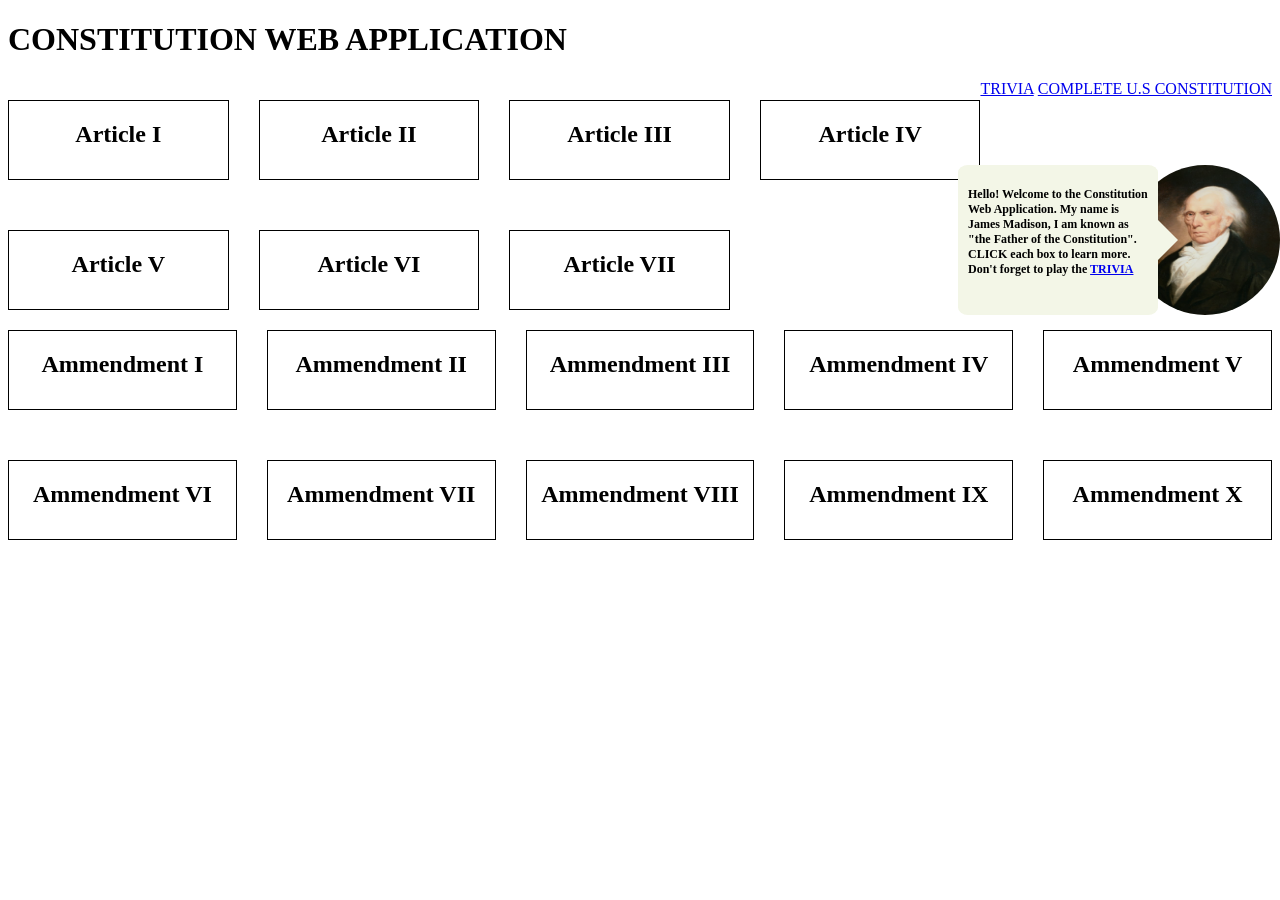
==== home.html @ af2480ec "initial commit for lab 2 - home page articles and ammendment boxes, and css" ====
<!DOCTYPE html>
<html lang="en" dir="ltr">

<head>
  <meta charset="utf-8">
  <title>Constitution Web Application</title>
  <link rel="stylesheet" href="styles/styles.css">
</head>

<body>
  <main>
    <header>
        <h1>CONSTITUTION WEB APPLICATION</h1>

    </header>

    <nav role = "navigation" class= "links">
      <a href="#">TRIVIA</a>
      <a href="#">COMPLETE U.S CONSTITUTION</a>
    </nav>

    <aside class="jm">
      <img class = "jm_pic" src="images/james_madison_portrait.jpg" alt="James Madison ">
    </aside>

    <aside class="thought_bubble">
      <h3 class = "thought_text">Hello! Welcome to the Constitution Web Application. My name is James Madison, I am known as "the Father of the Constitution". CLICK each box to learn more. Don't forget to play the <a href="#">TRIVIA</a></h3>


    </aside>

    <section class = "container">

      <article class="article">
        <h2>Article I</h2>

      </article>

      <article class="article">
        <h2>Article II</h2>
      </article>

      <article class="article">
        <h2>Article III</h2>
      </article>


      <article class="article">
        <h2>Article IV</h2>
      </article>

      <article class="article">
        <h2>Article V</h2>
      </article>

      <article class="article">
        <h2>Article VI</h2>
      </article>

      <article class="article">
        <h2>Article VII</h2>
      </article>



    </section>



    <section class = "container_two">
      <article class="ammendment">
        <h2>Ammendment I</h2>
      </article>
      <article class="ammendment">
        <h2>Ammendment II</h2>
      </article>
      <article class="ammendment">
        <h2>Ammendment III</h2>
      </article>
      <article class="ammendment">
        <h2>Ammendment IV</h2>
      </article>
      <article class="ammendment">
        <h2>Ammendment V</h2>
      </article>
      <article class="ammendment">
        <h2>Ammendment VI</h2>
      </article>
      <article class="ammendment">
        <h2>Ammendment VII</h2>
      </article>
      <article class="ammendment">
        <h2>Ammendment VIII</h2>
      </article>
      <article class="ammendment">
        <h2>Ammendment IX</h2>
      </article>
      <article class="ammendment">
        <h2>Ammendment X</h2>
      </article>
    </section>


  </main>

  <footer></footer>
</body>

</html>
---- styles/styles.css ----
main{
font-family: 'Coming Soon', cursive;
}




.links{
  float: right;
  bottom: 20px;
}

.container{
  display: grid;
  grid-template-columns: repeat(auto-fill, minmax(200px,1fr));
  grid-auto-rows: minmax(100px, auto);
  grid-gap: 30px;
  margin-top: 5px;

}
.article{
  border: 1px solid;
  text-align: center;
  margin-top: 20px;
  top: 20px;
}
.article:hover{
  box-shadow: 0 2px 5px 0 rgba(0, 0, 0, 0.16), 0 2px 10px 0 rgba(0, 0, 0, 0.12);
}

.container_two{
  display: grid;
  grid-template-columns: repeat(auto-fill, minmax(200px,1fr));
  grid-auto-rows: minmax(100px, auto);
  grid-gap: 30px;

}

.ammendment:hover{
  box-shadow: 0 2px 5px 0 rgba(0, 0, 0, 0.16), 0 2px 10px 0 rgba(0, 0, 0, 0.12);
}
.ammendment{
  border: 1px solid;
  text-align: center;
  margin-top: 20px;
  top: 100px;
}
.jm_pic{
  position: absolute;
  right: 0px;
  height: 150px;
  width: 150px;
  top: 165px;
  animation-name: slideleft;
  animation-duration: 5s;
  border-radius: 50%;



}


.thought_bubble{

  margin-left: 950px;
  top: 165px;
  width: 200px;
  height: 150px;
  position: absolute;
  animation: slideleft;
  animation-duration: 5s;
  border-radius: 5%;
  background-color: #f3f6e7;






}
.thought_bubble:after {
  content: '';
	position: absolute;
	right: 0;
	top: 50%;
	width: 0;
	height: 0;
	border: 20px solid transparent;
	border-left-color: #f3f6e7;
	border-right: 0;
	margin-top: -20px;
	margin-right: -20px;
}






.thought_text{
  font-size: 12px;

  padding-left: 10px;
  padding-top: 10px;
  padding-right: 10px;
}



@keyframes slideleft{
  from{transform:translateX(40px)}
  to{transform: translateX(-100px)}

}
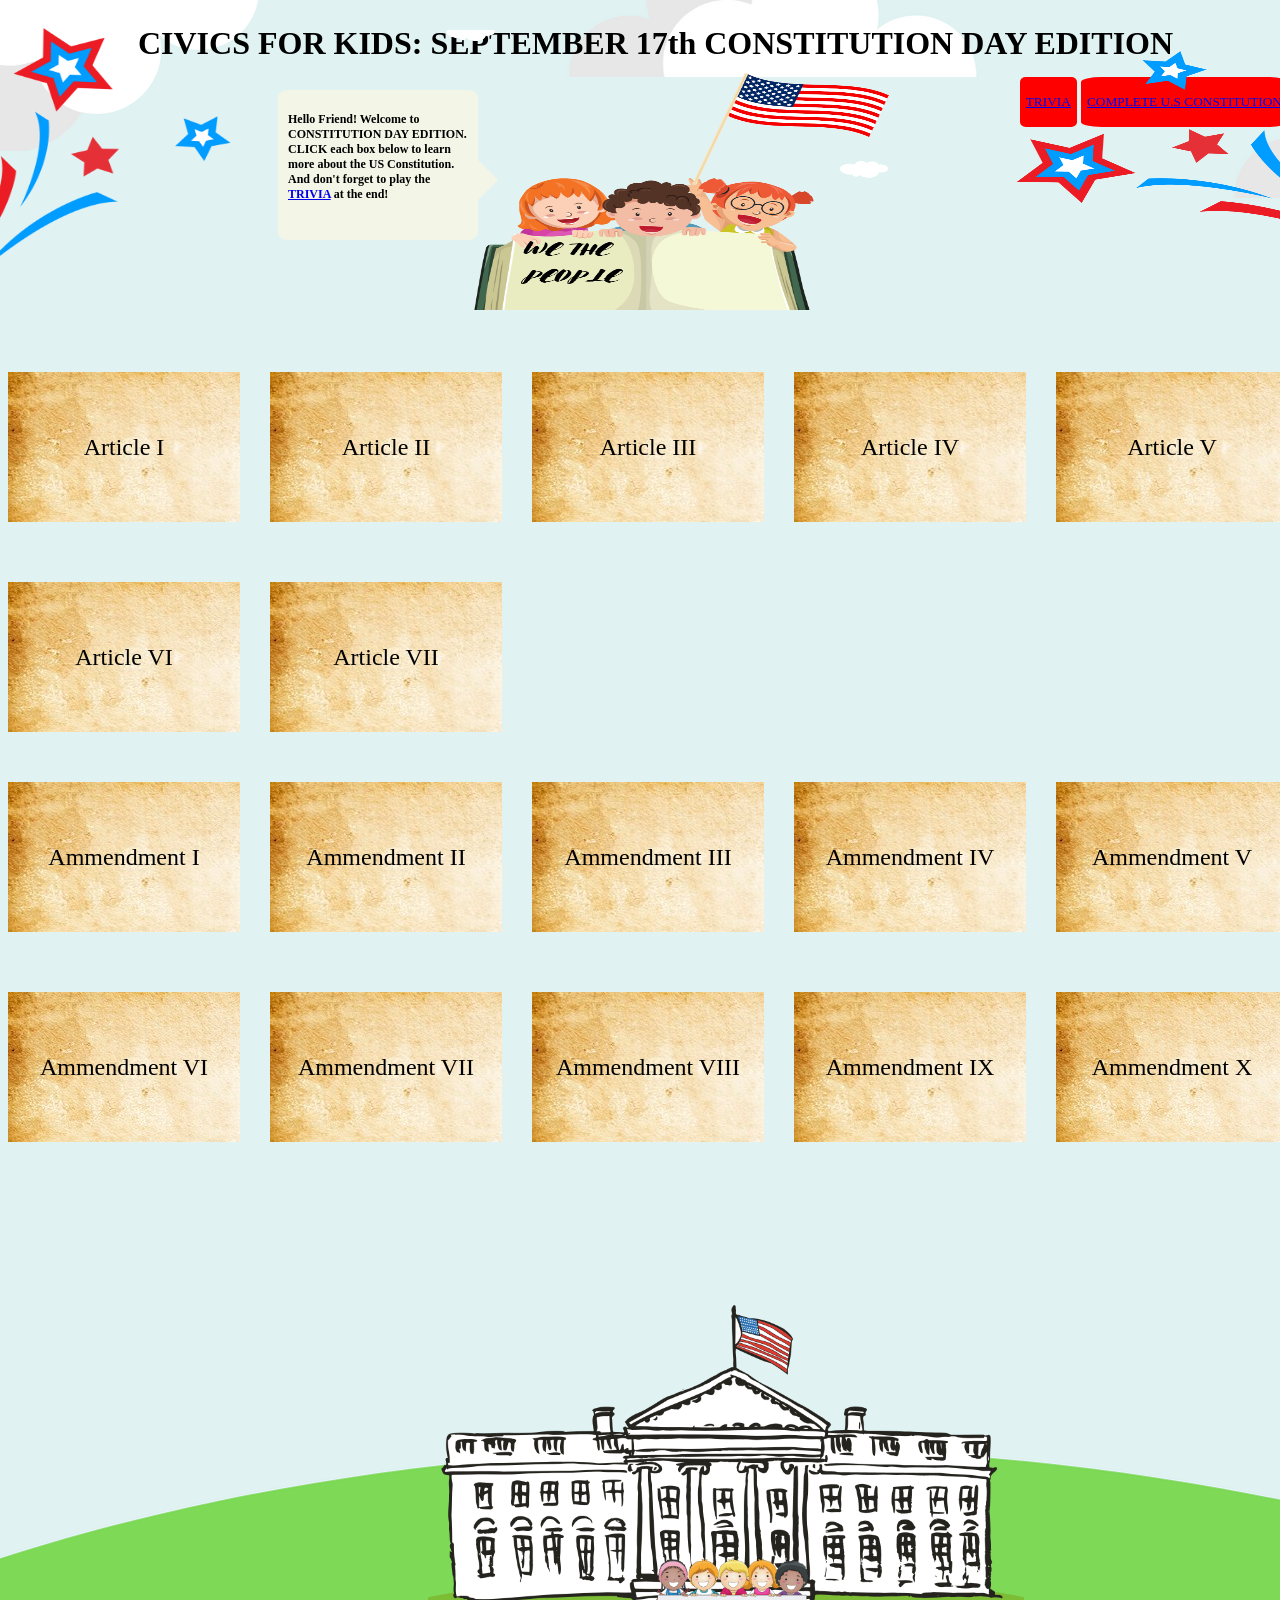
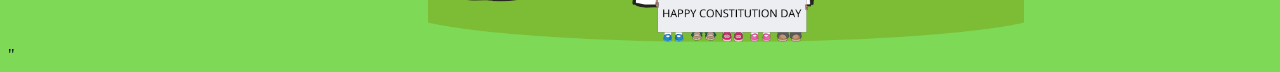
==== commit 6c400df1: "Home page" ====
--- a/home.html
+++ b/home.html
@@ -7,58 +7,94 @@
   <link rel="stylesheet" href="styles/styles.css">
 </head>
 
-<body>
+<body >
+
+
+
+
   <main>
+
+
     <header>
-        <h1>CONSTITUTION WEB APPLICATION</h1>
+        <h1>CIVICS FOR KIDS: SEPTEMBER 17th CONSTITUTION DAY EDITION</h1>
+
 
     </header>
 
     <nav role = "navigation" class= "links">
-      <a href="#">TRIVIA</a>
-      <a href="#">COMPLETE U.S CONSTITUTION</a>
+      <button type="button" name="button" class = "button"><a href="#">TRIVIA</a></button>
+      <button type="button" name="button" class = "button"><a href="#">COMPLETE U.S CONSTITUTION</a></button>
     </nav>
 
-    <aside class="jm">
+  <!-- <aside class="jm">
       <img class = "jm_pic" src="images/james_madison_portrait.jpg" alt="James Madison ">
-    </aside>
+    </aside> -->
+
+
 
     <aside class="thought_bubble">
-      <h3 class = "thought_text">Hello! Welcome to the Constitution Web Application. My name is James Madison, I am known as "the Father of the Constitution". CLICK each box to learn more. Don't forget to play the <a href="#">TRIVIA</a></h3>
+      <h3 class = "thought_text">Hello Friend! Welcome to CONSTITUTION DAY EDITION. CLICK each box below to learn more about the US Constitution. And don't forget to play the <a href="#">TRIVIA</a> at the end!</h3>
 
 
     </aside>
 
+    <figure class="kids">
+      <img class = "kids_pic" src="images/children.PNG" alt="Kids with Constitution and Flag">
+    </figure>
+
+    <figure>
+      <img class = "stars" src="images/stars.png" alt="stars">
+    </figure>
+
+
+    <figure>
+      <img class = "stars_rotate" src="images/stars_rotate.png" alt="rotated stars">
+    </figure>
+
+
+
+
+
+
     <section class = "container">
 
       <article class="article">
-        <h2>Article I</h2>
+        <button class = "collapse">Article I</button>
+        <p class = "content">insert text</p>
+
+
 
       </article>
 
       <article class="article">
-        <h2>Article II</h2>
+        <button class = "collapse">Article II</button>
+        <p class = "content">insert text</p>
       </article>
 
       <article class="article">
-        <h2>Article III</h2>
+        <button class = "collapse">Article III</button>
+        <p class = "content">insert text</p>
       </article>
 
 
       <article class="article">
-        <h2>Article IV</h2>
+        <button class = "collapse">Article IV</button>
+        <p class = "content">insert text</p>
       </article>
 
       <article class="article">
-        <h2>Article V</h2>
+        <button class = "collapse">Article V</button>
+        <p class = "content">insert text</p>
       </article>
 
       <article class="article">
-        <h2>Article VI</h2>
+        <button class= "collapse">Article VI</button>
+        <p class = "content">insert text</p>
       </article>
 
       <article class="article">
-        <h2>Article VII</h2>
+        <button class = "collapse">Article VII</button>
+        <p class = "content">insert text</p>
       </article>
 
 
@@ -69,41 +105,60 @@
 
     <section class = "container_two">
       <article class="ammendment">
-        <h2>Ammendment I</h2>
+        <button class = "collapse">Ammendment I</button>
+          <p class = "content">insert text</p>
       </article>
       <article class="ammendment">
-        <h2>Ammendment II</h2>
+        <button class = "collapse">Ammendment II</button>
+          <p class = "content">insert text</p>
       </article>
       <article class="ammendment">
-        <h2>Ammendment III</h2>
+        <button class = "collapse">Ammendment III</button>
+          <p class = "content">insert text</p>
       </article>
       <article class="ammendment">
-        <h2>Ammendment IV</h2>
+        <button class = "collapse">Ammendment IV</button>
+          <p class = "content">insert text</p>
       </article>
       <article class="ammendment">
-        <h2>Ammendment V</h2>
+        <button class = "collapse">Ammendment V</button>
+          <p class = "content">insert text</p>
       </article>
       <article class="ammendment">
-        <h2>Ammendment VI</h2>
+        <button class = "collapse">Ammendment VI</button>
+          <p class = "content">insert text</p>
       </article>
       <article class="ammendment">
-        <h2>Ammendment VII</h2>
+        <button class = "collapse">Ammendment VII</button>
+          <p class = "content">insert text</p>
       </article>
       <article class="ammendment">
-        <h2>Ammendment VIII</h2>
+        <button class = "collapse">Ammendment VIII</button>
+          <p class = "content">insert text</p>
       </article>
       <article class="ammendment">
-        <h2>Ammendment IX</h2>
+        <button class = "collapse">Ammendment IX</button>
+          <p class = "content">insert text</p>
       </article>
       <article class="ammendment">
-        <h2>Ammendment X</h2>
+        <button class = "collapse">Ammendment X</button>
+          <p class = "content">insert text</p>
       </article>
     </section>
 
 
   </main>
 
-  <footer></footer>
+  <footer>
+
+    <img class = "footer_img" src="images/footer.png" alt="">
+
+  </footer>
+
+
+  <script src = "script.js"></script>"
+
+
 </body>
 
 </html>
--- a/styles/styles.css
+++ b/styles/styles.css
@@ -1,5 +1,19 @@
+body{
+  background-image: url('../images/sky.png');
+  height: 100%;
+  width: 100%;
+}
+
 main{
 font-family: 'Coming Soon', cursive;
+}
+
+
+h1{
+  text-align: center;
+  margin-bottom: 15px;
+  margin-top: 25px;
+  margin-left: 15px;
 }
 
 
@@ -15,16 +29,33 @@
   grid-template-columns: repeat(auto-fill, minmax(200px,1fr));
   grid-auto-rows: minmax(100px, auto);
   grid-gap: 30px;
-  margin-top: 5px;
+  margin-top: 280px;
 
 }
-.article{
-  border: 1px solid;
+.collapse{
+  margin-top: 30px;
+  padding: 18px;
+  width: 100%;
+  border: none;
   text-align: center;
-  margin-top: 20px;
-  top: 20px;
+  outline: none;
+  font-size: 15px;
+  background: url('../images/background.jpg') no-repeat;
+  height: 150px;
+  font-family: 'Coming Soon', cursive;
+  font-size: 24px;
 }
-.article:hover{
+
+.content{
+  padding: 0 18px;
+  margin-top: 0px;
+display: none;
+overflow: hidden;
+background-color: #f1f1f1;
+ height: 200px;
+}
+
+.active, .button:hover{
   box-shadow: 0 2px 5px 0 rgba(0, 0, 0, 0.16), 0 2px 10px 0 rgba(0, 0, 0, 0.12);
 }
 
@@ -33,24 +64,17 @@
   grid-template-columns: repeat(auto-fill, minmax(200px,1fr));
   grid-auto-rows: minmax(100px, auto);
   grid-gap: 30px;
+  margin-top: 20px;
 
 }
 
-.ammendment:hover{
-  box-shadow: 0 2px 5px 0 rgba(0, 0, 0, 0.16), 0 2px 10px 0 rgba(0, 0, 0, 0.12);
-}
-.ammendment{
-  border: 1px solid;
-  text-align: center;
-  margin-top: 20px;
-  top: 100px;
-}
+
 .jm_pic{
   position: absolute;
   right: 0px;
-  height: 150px;
-  width: 150px;
-  top: 165px;
+  height: 200px;
+  width: 200px;
+  top: 450px;
   animation-name: slideleft;
   animation-duration: 5s;
   border-radius: 50%;
@@ -62,12 +86,12 @@
 
 .thought_bubble{
 
-  margin-left: 950px;
-  top: 165px;
+  margin-left: 270px;
+  top: 90px;
   width: 200px;
   height: 150px;
   position: absolute;
-  animation: slideleft;
+  /*animation: slideleft;*/
   animation-duration: 5s;
   border-radius: 5%;
   background-color: #f3f6e7;
@@ -85,7 +109,7 @@
 	top: 50%;
 	width: 0;
 	height: 0;
-	border: 20px solid transparent;
+	border: 35px solid transparent;
 	border-left-color: #f3f6e7;
 	border-right: 0;
 	margin-top: -20px;
@@ -105,6 +129,49 @@
   padding-right: 10px;
 }
 
+.kids_pic{
+  height: 280px;
+  width: 500px;
+  position: absolute;
+  right: 385px;
+  top: 30px;
+
+
+
+}
+
+.stars{
+  height: 280px;
+  width: 400px;
+  position: absolute;
+  top: 20px;
+  right: 1005px;
+}
+
+.stars_rotate{
+  height: 280px;
+  width: 400px;
+  position: absolute;
+  top: 20px;
+  left: 1005px;
+}
+
+
+.button{
+  background-color: red;
+  border-radius: 10%;
+  border:none;
+  height: 50px;
+  display: inline-block;
+  font-family: 'Coming Soon', cursive;
+
+}
+
+.footer_img{
+  height: 500px;
+  margin-left: 420px;
+}
+
 
 
 @keyframes slideleft{
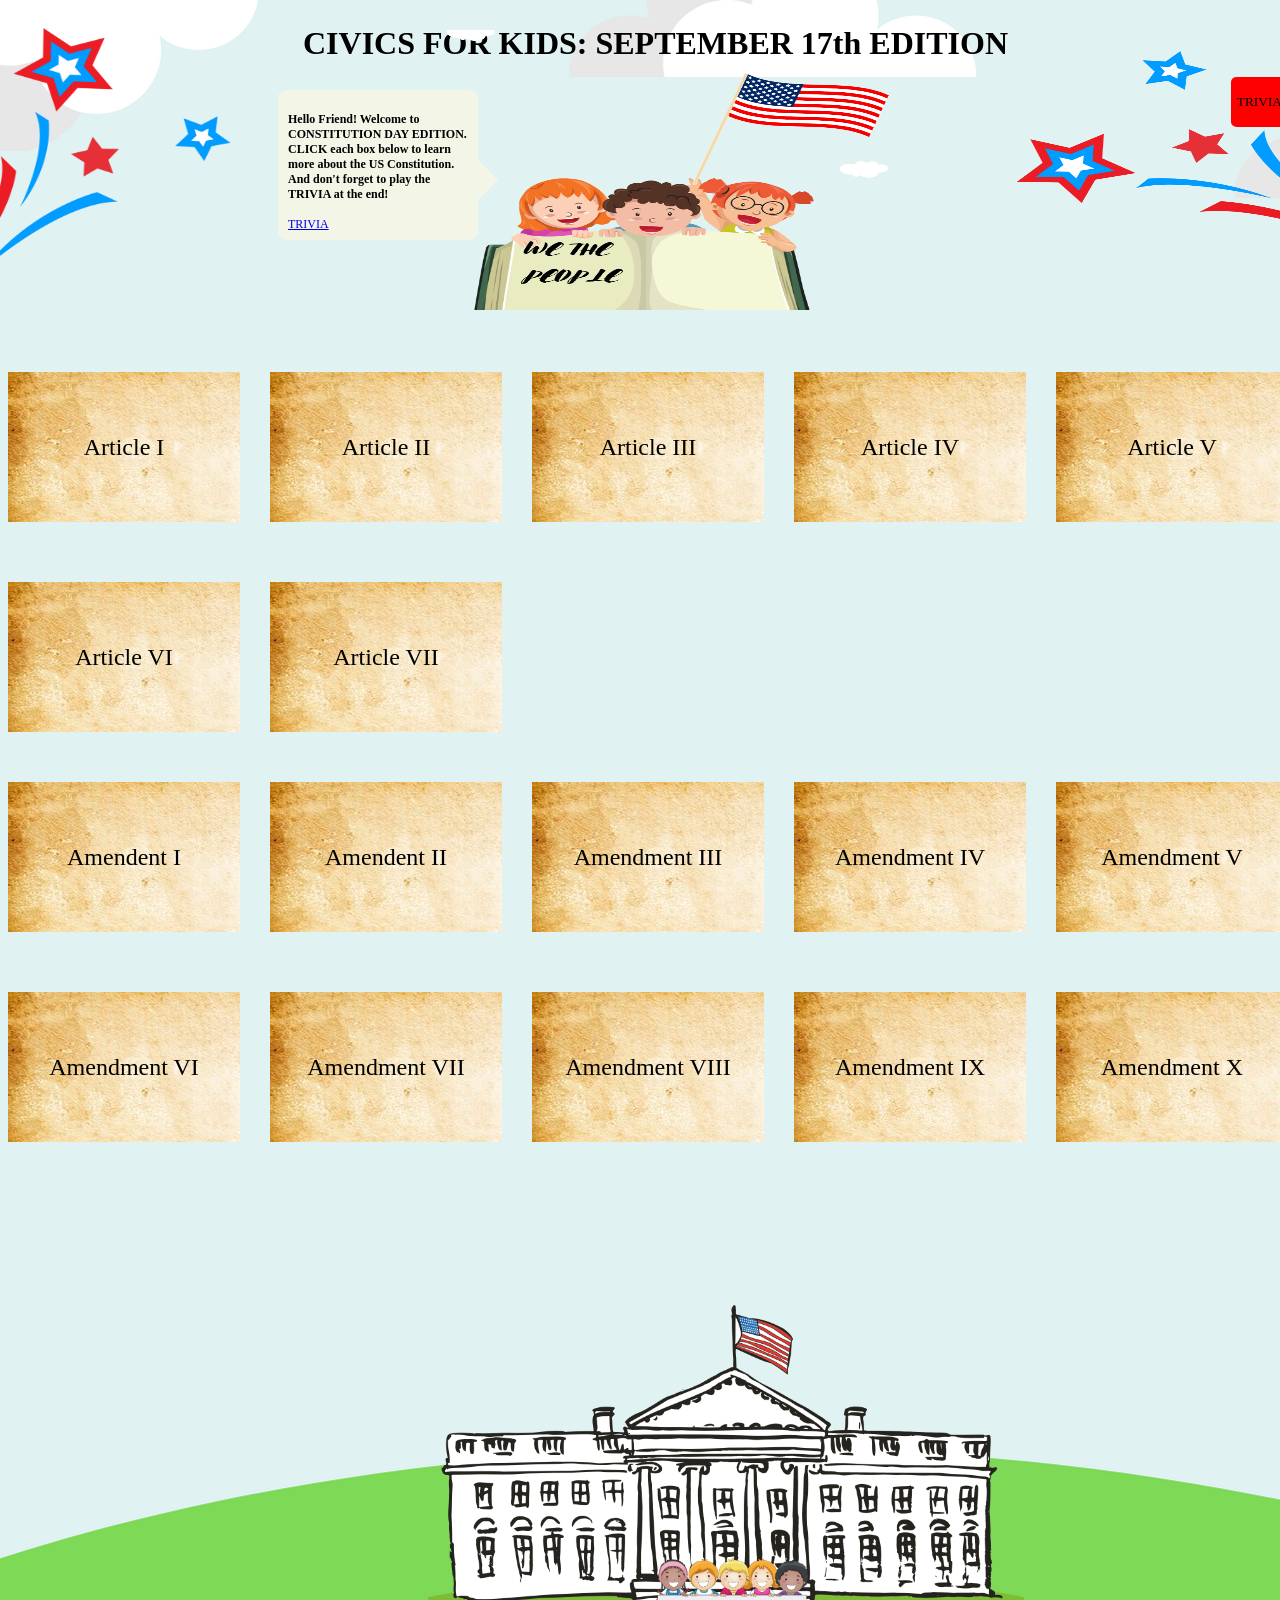
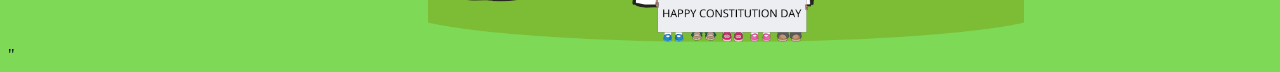
==== commit ce936f02: "warning need to be fixed" ====
--- a/home.html
+++ b/home.html
@@ -1,164 +1,291 @@
-<!DOCTYPE html>
-<html lang="en" dir="ltr">
-
-<head>
-  <meta charset="utf-8">
-  <title>Constitution Web Application</title>
-  <link rel="stylesheet" href="styles/styles.css">
-</head>
-
-<body >
-
-
-
-
-  <main>
-
-
-    <header>
-        <h1>CIVICS FOR KIDS: SEPTEMBER 17th CONSTITUTION DAY EDITION</h1>
-
-
-    </header>
-
-    <nav role = "navigation" class= "links">
-      <button type="button" name="button" class = "button"><a href="#">TRIVIA</a></button>
-      <button type="button" name="button" class = "button"><a href="#">COMPLETE U.S CONSTITUTION</a></button>
-    </nav>
-
-  <!-- <aside class="jm">
-      <img class = "jm_pic" src="images/james_madison_portrait.jpg" alt="James Madison ">
-    </aside> -->
-
-
-
-    <aside class="thought_bubble">
-      <h3 class = "thought_text">Hello Friend! Welcome to CONSTITUTION DAY EDITION. CLICK each box below to learn more about the US Constitution. And don't forget to play the <a href="#">TRIVIA</a> at the end!</h3>
-
-
-    </aside>
-
-    <figure class="kids">
-      <img class = "kids_pic" src="images/children.PNG" alt="Kids with Constitution and Flag">
-    </figure>
-
-    <figure>
-      <img class = "stars" src="images/stars.png" alt="stars">
-    </figure>
-
-
-    <figure>
-      <img class = "stars_rotate" src="images/stars_rotate.png" alt="rotated stars">
-    </figure>
-
-
-
-
-
-
-    <section class = "container">
-
-      <article class="article">
-        <button class = "collapse">Article I</button>
-        <p class = "content">insert text</p>
-
-
-
-      </article>
-
-      <article class="article">
-        <button class = "collapse">Article II</button>
-        <p class = "content">insert text</p>
-      </article>
-
-      <article class="article">
-        <button class = "collapse">Article III</button>
-        <p class = "content">insert text</p>
-      </article>
-
-
-      <article class="article">
-        <button class = "collapse">Article IV</button>
-        <p class = "content">insert text</p>
-      </article>
-
-      <article class="article">
-        <button class = "collapse">Article V</button>
-        <p class = "content">insert text</p>
-      </article>
-
-      <article class="article">
-        <button class= "collapse">Article VI</button>
-        <p class = "content">insert text</p>
-      </article>
-
-      <article class="article">
-        <button class = "collapse">Article VII</button>
-        <p class = "content">insert text</p>
-      </article>
-
-
-
-    </section>
-
-
-
-    <section class = "container_two">
-      <article class="ammendment">
-        <button class = "collapse">Ammendment I</button>
-          <p class = "content">insert text</p>
-      </article>
-      <article class="ammendment">
-        <button class = "collapse">Ammendment II</button>
-          <p class = "content">insert text</p>
-      </article>
-      <article class="ammendment">
-        <button class = "collapse">Ammendment III</button>
-          <p class = "content">insert text</p>
-      </article>
-      <article class="ammendment">
-        <button class = "collapse">Ammendment IV</button>
-          <p class = "content">insert text</p>
-      </article>
-      <article class="ammendment">
-        <button class = "collapse">Ammendment V</button>
-          <p class = "content">insert text</p>
-      </article>
-      <article class="ammendment">
-        <button class = "collapse">Ammendment VI</button>
-          <p class = "content">insert text</p>
-      </article>
-      <article class="ammendment">
-        <button class = "collapse">Ammendment VII</button>
-          <p class = "content">insert text</p>
-      </article>
-      <article class="ammendment">
-        <button class = "collapse">Ammendment VIII</button>
-          <p class = "content">insert text</p>
-      </article>
-      <article class="ammendment">
-        <button class = "collapse">Ammendment IX</button>
-          <p class = "content">insert text</p>
-      </article>
-      <article class="ammendment">
-        <button class = "collapse">Ammendment X</button>
-          <p class = "content">insert text</p>
-      </article>
-    </section>
-
-
-  </main>
-
-  <footer>
-
-    <img class = "footer_img" src="images/footer.png" alt="">
-
-  </footer>
-
-
-  <script src = "script.js"></script>"
-
-
-</body>
-
-</html>
+<!DOCTYPE html>
+<html lang="en" dir="ltr">
+
+<head>
+  <meta charset="utf-8">
+  <title>Constitution Day For Kids </title>
+  <link rel="stylesheet" href="styles/styles.css">
+</head>
+
+<body >
+
+
+
+
+  <main>
+
+
+    <header>
+        <h1>CIVICS FOR KIDS: SEPTEMBER 17th EDITION</h1>
+
+
+    </header>
+
+    <nav  class= "links">
+      <form action="trivia.html">
+        <input class = "button" type="submit" value="TRIVIA" />
+    </form>
+    </nav>
+
+  <!-- <aside class="jm">
+      <img class = "jm_pic" src="images/james_madison_portrait.jpg" alt="James Madison ">
+    </aside> -->
+
+
+
+    <aside class="thought_bubble">
+      <h3 class = "thought_text">Hello Friend! Welcome to CONSTITUTION DAY EDITION. CLICK each box below to learn more about the US Constitution. And don't forget to play the TRIVIA at the end!</h3> 
+      <a class = "thought_text" href="trivia.html">TRIVIA</a>
+
+
+    </aside>
+
+    <figure class="kids">
+      <img class = "kids_pic" src="images/children.PNG" alt="Kids with Constitution and Flag">
+    </figure>
+
+    <figure>
+      <img class = "stars" src="images/stars.png" alt="stars">
+    </figure>
+
+
+    <figure>
+      <img class = "stars_rotate" src="images/stars_rotate.png" alt="rotated stars">
+    </figure> 
+
+
+
+
+
+
+    <section class = "container">
+
+      <section class="article">
+        <button class = "collapse">Article I</button>
+        <section class = "content">
+        <p>Ever wonder who writes the laws we live by? The legislative branch!  Congress, which has Senate and House of Representatives are part of this. </p>
+        <img class = "image-media" src="images/capitol.PNG" alt="capitol">
+        <form action="fulltext.html">
+          <input class = "learn_more" type="submit" value="Go to Complete Text" />
+      </form>
+        </section >
+  
+
+  </section >
+
+      <section class="article">
+        <button class = "collapse">Article II</button>
+        <section class = "content">
+        <p>Wait so the President doesn't make laws? Nope! Article II says the President is part of the executive branch. The President's job is just to make sure the laws are carried out.</p>
+        <img class = "image-media" src="images/president.png" alt="president">
+        
+        <form action="fulltext.html">
+          <input class = "learn_more" type="submit" value="Go to Complete Text" />
+      </form>
+    </section>
+  </section>
+
+      <section class="article">
+
+        <button class = "collapse">Article III</button>
+        <section class = "content">
+          <p>Article III is all about the Supreme Court. The Supreme Court is the most powerful court, and they promise fairness and equality.</p>
+          <img class ="court" src="images/court.png" alt="court ">
+          <form action="fulltext.html">
+            <input class = "learn_more" type="submit" value="Go to Complete Text" />
+        </form>
+      </section>
+    </section>
+
+
+      <section class="article">
+        <button class = "collapse">Article IV</button>
+        <section class = "content">
+        <p >So, you might be thinking - "What about my state?" Well, that's where Article IV comes in - the federal government takes care of states and states take care of each other - the UNITED states!</p>
+        <img class ="states" src="images/states.png" alt="states">
+        <form action="fulltext.html">
+          <input class = "learn_more" type="submit" value="Go to Complete Text" />
+      </form>
+        
+    </section>
+  </section>
+
+   
+      <section class="article">
+        <button class = "collapse">Article V</button>
+        <section class="content">
+        <p >If you want to add more amendments to the constitution, you can! (if you get two-thirds of the vote of course) </p>
+        <img class ="image-media" src="images/article_five.png" alt="article five">
+        <form action="fulltext.html">
+          <input class = "learn_more" type="submit" value="Go to Complete Text" />
+      </form>
+    </section>
+  </section>
+
+
+      <section class="article">
+
+        <button class= "collapse">Article VI</button>
+        <section class = "content">
+        <p>Article VI basically says that the constitution is THE law of the land! It makes sure that we support it and help our government when they are in need, for example if there is a national debt.  </p>
+         <img class = "image-media" src="images/oath.png" alt="oath">
+         <form action="fulltext.html">
+          <input class = "learn_more" type="submit" value="Go to Complete Text" />
+      </form>
+    </section>
+  </section>
+
+      <section class="article">
+        <button class = "collapse">Article VII</button>
+        <section class = "content">
+          <p>How do states adopt the constitution? In Article VII, if 9 states approve, then the constitution applies for those states! </p>
+         <img class = "image-media" src="images/article_seven.png" alt="oath">
+         <form action="fulltext.html">
+          <input class = "learn_more" type="submit" value="Go to Complete Text" />
+      </form>
+    </section>
+  </section>
+
+
+
+    </section>
+
+
+
+    <section class = "container_two">
+
+      <section class="ammendment">
+        <button class = "collapse">Amendent I</button>
+        <section class = "content">
+          <p>You've probably heard someone say, "Free Speech!" Well, they are talking about the first Amendment, which allows free speech, press, and right to protest. </p>
+         <img class = "image-media" src="images/protest.png" alt="amendment 1">
+         <form action="fulltext.html">
+          <input class = "learn_more" type="submit" value="Go to Complete Text" />
+      </form>
+    </section>
+  </section>
+
+
+      <section class="ammendment">
+        <button class = "collapse">Amendent II</button>
+        <section class = "content">
+          <p>The second amendment allows you to have weapon to protect yourself. But, there's a lot of debate on what exactly this means in our world today. </p>
+         <img class = "image-media" src="images/a2.png" alt="amendment 2">
+         <form action="fulltext.html">
+          <input class = "learn_more" type="submit" value="Go to Complete Text" />
+      </form>
+    </section>
+  </section>
+      
+      <section class="ammendment">
+        <button class = "collapse">Amendment III</button>
+        <section class = "content">
+          <p>In a nutshell, the third amendment says that a soldier cannot live in your home during peace time unless you approve of it!  </p>
+         <img class = "image-media" src="images/solider.png" alt="soldier">
+         <form action="fulltext.html">
+          <input class = "learn_more" type="submit" value="Go to Complete Text" />
+      </form>
+    </section>
+  </section>
+
+      <section class="ammendment">
+        <button class = "collapse">Amendment IV</button>
+        <section class = "content">
+          <p>Well, we know that law enforcement can search for clues, but they don't have complete free-reign. The fourth amendment is there to ensure that all searches are done properly!  </p>
+         <img class = "image-media" src="images/detective.png" alt="detective looking at clues">
+         <form action="fulltext.html">
+          <input class = "learn_more" type="submit" value="Go to Complete Text" />
+      </form>
+    </section>
+  </section>
+
+      
+      <section class="ammendment">
+        <button class = "collapse">Amendment V</button>
+        <section class = "content">
+          <p> Have you ever heard of the phrase "Plead the Fifth"? Well if you haven't its what people say when they don't want to answer questions that could accuse them of a crime. </p>
+         <img class = "image-media" src="images/a5.png" alt="girl refusing to speak">
+         <form action="fulltext.html">
+          <input class = "learn_more" type="submit" value="Go to Complete Text" />
+      </form>
+    </section>
+  </section>
+
+
+
+      <section class="ammendment">
+        <button class = "collapse">Amendment VI</button>
+        <section class = "content">
+          <p> This ensures that people who are accused of a crime have the right to a fair trial. It also makes sure that the people on the jury are fair and unbiased. </p>
+         <img class = "image-media" src="images/jury.png" alt="girl refusing to speak">
+         <form action="fulltext.html">
+          <input class = "learn_more" type="submit" value="Go to Complete Text" />
+      </form>
+    </section>
+  </section>
+
+
+      <section class="ammendment">
+        <button class = "collapse">Amendment VII</button>
+        <section class = "content">
+          <p> The seventh amendment basically allows an indvidual and corporations to have a fair trial in federal court.  </p>
+         <img class = "image-media" src="images/a7.png" alt="girl refusing to speak">
+         <form action="fulltext.html">
+          <input class = "learn_more" type="submit" value="Go to Complete Text" />
+      </form>
+        </section>
+      </section>
+
+      <section class="ammendment">
+        <button class = "collapse">Amendment VIII</button>
+        <section class = "content">
+          <p> This makes sure that if a person is charged with a crime, that their punishements are not too mean!  </p>
+         <img class = "image-media" src="images/a8.png" alt="girl refusing to speak">
+         <form action="fulltext.html">
+          <input class = "learn_more" type="submit" value="Go to Complete Text" />
+      </form>
+        </section>
+      </section>
+
+
+      <section class="ammendment">
+        <button class = "collapse">Amendment IX</button>
+        <section class = "content">
+          <p> So are the only rights we have are those that are in the constitution? Nope! Amendment 9 says we have more rights than those listed! Cool!  </p>
+         <img class = "image-media" src="images/a9.png" alt="girl refusing to speak">
+         <form action="fulltext.html">
+          <input class = "learn_more" type="submit" value="Go to Complete Text" />
+      </form>
+        </section>
+      </section>
+
+
+
+      <section class="ammendment">
+        <button class = "collapse">Amendment X</button>
+        <section class = "content">
+          <p>In a nutshell, whatever rights are not only for the federal government are for the states and us! </p>
+         <img class = "image-media" src="images/a10.png" alt="girl refusing to speak">
+         <form action="fulltext.html">
+          <input class = "learn_more" type="submit" value="Go to Complete Text" />
+      </form>
+        </section>
+      </section>
+     
+</section>
+
+  </main>
+
+  <footer>
+
+    <img class = "footer_img" src="images/footer.png" alt="">
+
+  </footer>
+
+
+  <script src = "script.js"></script>"
+
+
+</body>
+
+</html>
